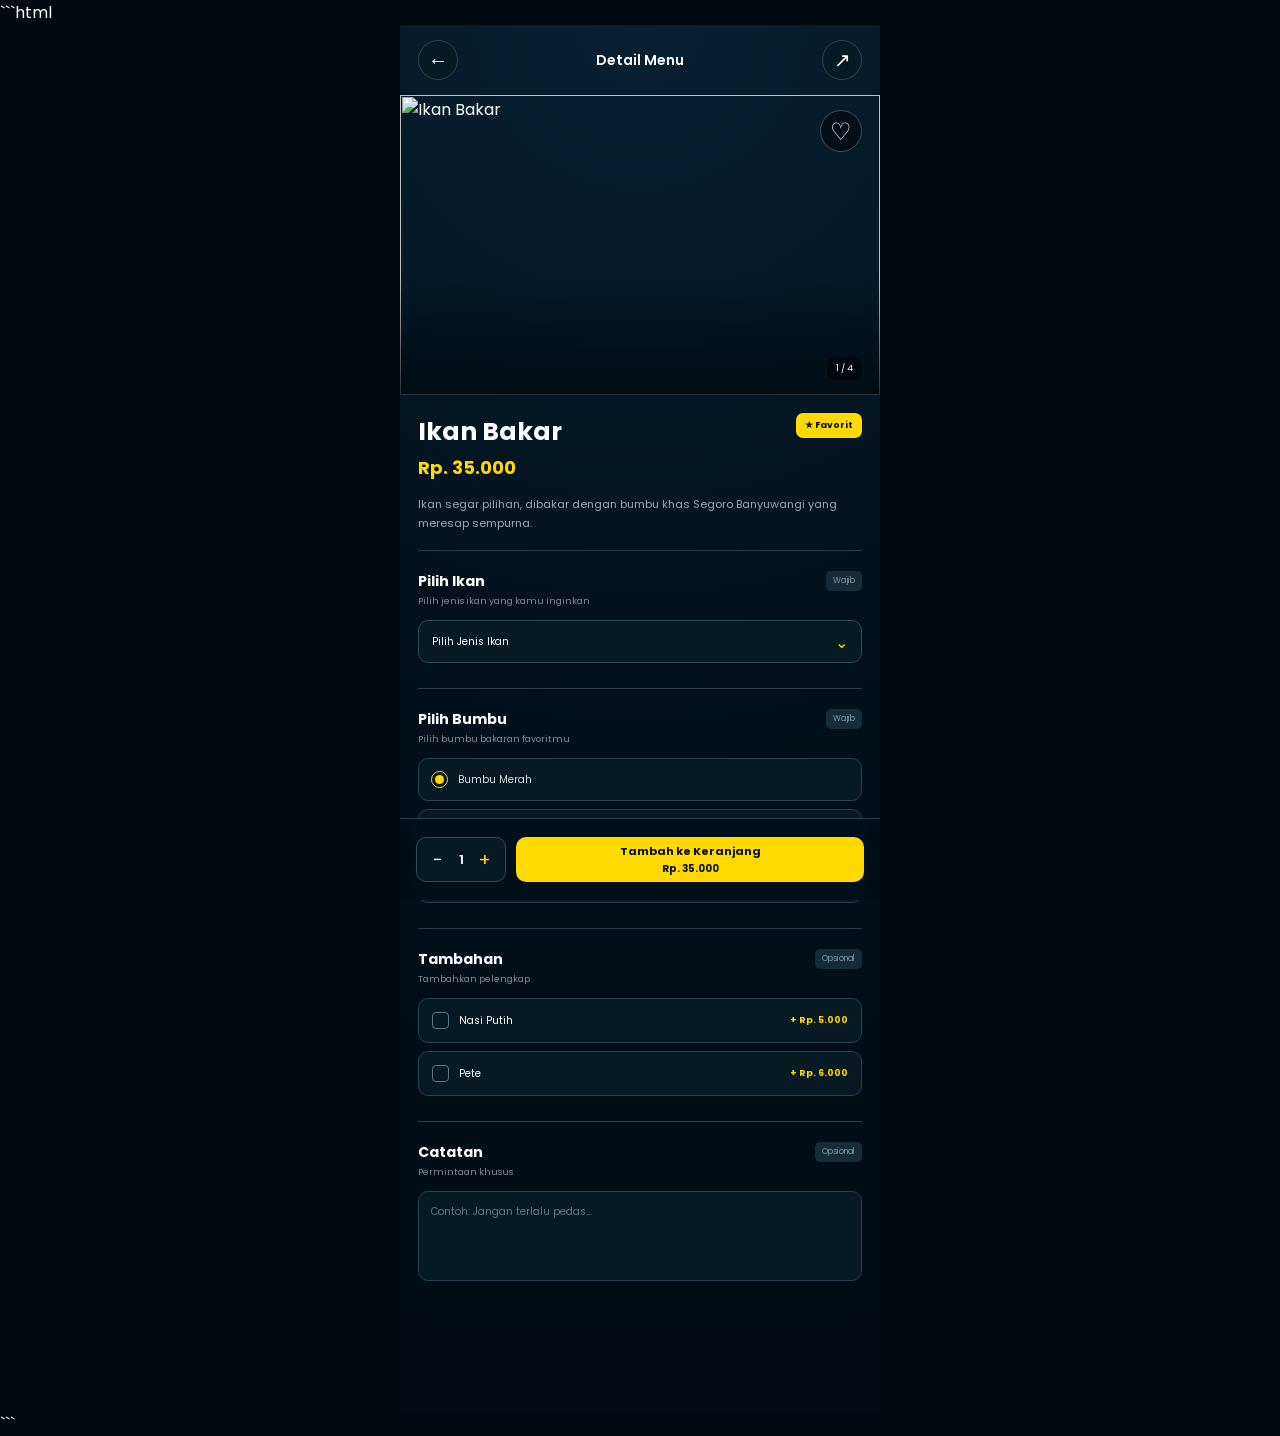
==== detail.html @ 6b54ef8c "first commit" ====
```html
<!DOCTYPE html>
<html lang="id">

<head>
    <meta charset="UTF-8">

    <meta
        name="viewport"
        content="width=device-width, initial-scale=1.0"
    >

    <title>Ikan Bakar - Segoro Banyuwangi</title>

    <link rel="preconnect" href="https://fonts.googleapis.com">
    <link rel="preconnect" href="https://fonts.gstatic.com" crossorigin>

    <link
        href="https://fonts.googleapis.com/css2?family=Poppins:wght@400;500;600;700&display=swap"
        rel="stylesheet"
    >

    <link rel="stylesheet" href="css/detail.css">
</head>

<body>

    <main class="detail-page">

        <!-- ================= HEADER ================= -->

        <header class="detail-header">

            <a href="menu.html" class="back-button">
                ←
            </a>

            <span class="header-title">
                Detail Menu
            </span>

            <button class="share-button">
                ↗
            </button>

        </header>


        <!-- ================= PRODUCT IMAGE ================= -->

        <section class="product-image">

            <img
                src="assets/hero-ikan.jpg"
                alt="Ikan Bakar"
            >

            <button class="favorite-button">
                ♡
            </button>

            <div class="image-counter">
                1 / 4
            </div>

        </section>


        <!-- ================= PRODUCT INFO ================= -->

        <section class="product-info">

            <div class="product-heading">

                <div>
                    <h1>Ikan Bakar</h1>

                    <span class="price">
                        Rp. 35.000
                    </span>
                </div>

                <span class="favorite-label">
                    ★ Favorit
                </span>

            </div>


            <p class="description">
                Ikan segar pilihan, dibakar dengan
                bumbu khas Segoro Banyuwangi yang
                meresap sempurna.
            </p>

        </section>


        <!-- ================= PILIHAN IKAN ================= -->

        <section class="option-section">

            <div class="option-heading">

                <div>
                    <h2>Pilih Ikan</h2>

                    <span>
                        Pilih jenis ikan yang kamu inginkan
                    </span>
                </div>

                <small>
                    Wajib
                </small>

            </div>


            <div class="select-box">

                <select>

                    <option value="">
                        Pilih Jenis Ikan
                    </option>

                    <option>
                        Ikan Kembung
                    </option>

                    <option>
                        Ikan Kakap
                    </option>

                    <option>
                        Ikan Bandeng
                    </option>

                    <option>
                        Ikan Laut Segar
                    </option>

                </select>

                <span>
                   ⌄
                </span>

            </div>

        </section>


        <!-- ================= PILIHAN BUMBU ================= -->

        <section class="option-section">

            <div class="option-heading">

                <div>
                    <h2>Pilih Bumbu</h2>

                    <span>
                        Pilih bumbu bakaran favoritmu
                    </span>
                </div>

                <small>
                    Wajib
                </small>

            </div>


            <div class="radio-list">

                <label class="radio-option">

                    <input
                        type="radio"
                        name="bumbu"
                        checked
                    >

                    <span class="custom-radio"></span>

                    <span>
                        Bumbu Merah
                    </span>

                </label>


                <label class="radio-option">

                    <input
                        type="radio"
                        name="bumbu"
                    >

                    <span class="custom-radio"></span>

                    <span>
                        Bumbu Kuning
                    </span>

                </label>


                <label class="radio-option">

                    <input
                        type="radio"
                        name="bumbu"
                    >

                    <span class="custom-radio"></span>

                    <span>
                        Bumbu Kecap
                    </span>

                </label>

            </div>

        </section>


        <!-- ================= TAMBAHAN ================= -->

        <section class="option-section">

            <div class="option-heading">

                <div>
                    <h2>Tambahan</h2>

                    <span>
                        Tambahkan pelengkap
                    </span>
                </div>

                <small>
                    Opsional
                </small>

            </div>


            <div class="additional-list">

                <label class="additional-option">

                    <div class="option-left">

                        <input type="checkbox">

                        <span>
                            Nasi Putih
                        </span>

                    </div>

                    <strong>
                        + Rp. 5.000
                    </strong>

                </label>


                <label class="additional-option">

                    <div class="option-left">

                        <input type="checkbox">

                        <span>
                            Pete
                        </span>

                    </div>

                    <strong>
                        + Rp. 6.000
                    </strong>

                </label>

            </div>

        </section>


        <!-- ================= CATATAN ================= -->

        <section class="option-section">

            <div class="option-heading">

                <div>
                    <h2>Catatan</h2>

                    <span>
                        Permintaan khusus
                    </span>
                </div>

                <small>
                    Opsional
                </small>

            </div>


            <textarea
                placeholder="Contoh: Jangan terlalu pedas..."
            ></textarea>

        </section>


        <!-- ================= ORDER ================= -->

        <section class="order-section">

            <div class="quantity">

                <button>
                    −
                </button>

                <span>
                    1
                </span>

                <button>
                    +
                </button>

            </div>


            <button class="add-cart">

                <span>
                    Tambah ke Keranjang
                </span>

                <strong>
                    Rp. 35.000
                </strong>

            </button>

        </section>


    </main>

</body>
</html>
```
---- css/detail.css ----
* {
    margin: 0;
    padding: 0;
    box-sizing: border-box;
}

body {
    font-family: "Poppins", sans-serif;

    background: #000810;

    color: white;
}

button,
select,
textarea {
    font-family: inherit;
}

button {
    cursor: pointer;
}

a {
    text-decoration: none;
    color: inherit;
}


/* ========================================
   PAGE
======================================== */

.detail-page {
    width: 100%;
    max-width: 480px;

    min-height: 100vh;

    margin: auto;

    padding-bottom: 105px;

    background:
        radial-gradient(
            circle at top,
            #092031,
            #03111c 45%,
            #020b13
        );

    overflow: hidden;
}


/* ========================================
   HEADER
======================================== */

.detail-header {
    height: 70px;

    display: flex;

    align-items: center;

    justify-content: space-between;

    padding: 0 18px;
}

.back-button,
.share-button {
    width: 40px;
    height: 40px;

    display: flex;

    align-items: center;
    justify-content: center;

    border-radius: 50%;

    background: #071923;

    border: 1px solid #304653;

    color: white;

    font-size: 20px;
}

.header-title {
    font-size: 14px;

    font-weight: 600;
}


/* ========================================
   PRODUCT IMAGE
======================================== */

.product-image {
    position: relative;

    width: 100%;

    height: 300px;

    overflow: hidden;
}

.product-image img {
    width: 100%;
    height: 100%;

    object-fit: cover;
}

.product-image::after {
    content: "";

    position: absolute;

    inset: 0;

    background:
        linear-gradient(
            to bottom,
            transparent 60%,
            rgba(2, 11, 19, 0.8)
        );
}


/* ========================================
   FAVORITE
======================================== */

.favorite-button {
    position: absolute;

    top: 15px;
    right: 18px;

    z-index: 3;

    width: 42px;
    height: 42px;

    border: 1px solid rgba(255,255,255,0.25);

    border-radius: 50%;

    background: rgba(0,0,0,0.45);

    color: white;

    font-size: 24px;

    backdrop-filter: blur(8px);
}

.image-counter {
    position: absolute;

    right: 18px;
    bottom: 15px;

    z-index: 3;

    padding: 5px 9px;

    border-radius: 8px;

    background: rgba(0,0,0,0.55);

    font-size: 9px;
}


/* ========================================
   PRODUCT INFORMATION
======================================== */

.product-info {
    padding: 18px;
}

.product-heading {
    display: flex;

    align-items: flex-start;

    justify-content: space-between;

    gap: 10px;
}

.product-heading h1 {
    font-size: 25px;

    margin-bottom: 3px;
}

.price {
    color: #ffd900;

    font-size: 18px;

    font-weight: 700;
}

.favorite-label {
    padding: 6px 9px;

    border-radius: 7px;

    background: #ffd900;

    color: #071018;

    font-size: 9px;

    font-weight: 700;
}

.description {
    margin-top: 14px;

    color: #9aa9b1;

    font-size: 11px;

    line-height: 1.7;
}


/* ========================================
   OPTION SECTION
======================================== */

.option-section {
    margin: 0 18px 25px;

    padding-top: 20px;

    border-top: 1px solid #263c49;
}

.option-heading {
    display: flex;

    align-items: flex-start;

    justify-content: space-between;

    margin-bottom: 12px;
}

.option-heading h2 {
    font-size: 14px;
}

.option-heading span {
    display: block;

    margin-top: 3px;

    color: #7f909a;

    font-size: 9px;
}

.option-heading small {
    padding: 4px 7px;

    border-radius: 5px;

    background: #162b38;

    color: #8497a1;

    font-size: 8px;
}


/* ========================================
   SELECT
======================================== */

.select-box {
    position: relative;
}

.select-box select {
    width: 100%;

    appearance: none;

    padding: 13px 40px 13px 13px;

    border: 1px solid #304754;

    border-radius: 10px;

    outline: none;

    background: #071923;

    color: white;

    font-size: 10px;
}

.select-box span {
    position: absolute;

    top: 50%;
    right: 14px;

    transform: translateY(-50%);

    color: #ffd900;

    pointer-events: none;
}


/* ========================================
   RADIO
======================================== */

.radio-list {
    display: flex;

    flex-direction: column;

    gap: 8px;
}

.radio-option {
    position: relative;

    display: flex;

    align-items: center;

    gap: 10px;

    padding: 12px;

    border: 1px solid #29404e;

    border-radius: 10px;

    background: #071923;

    color: #d4dce0;

    font-size: 10px;

    cursor: pointer;
}

.radio-option input {
    display: none;
}

.custom-radio {
    width: 17px;
    height: 17px;

    border: 1px solid #667780;

    border-radius: 50%;

    position: relative;
}

.radio-option input:checked + .custom-radio {
    border-color: #ffd900;
}

.radio-option input:checked + .custom-radio::after {
    content: "";

    position: absolute;

    width: 9px;
    height: 9px;

    top: 3px;
    left: 3px;

    border-radius: 50%;

    background: #ffd900;
}


/* ========================================
   ADDITIONAL
======================================== */

.additional-list {
    display: flex;

    flex-direction: column;

    gap: 8px;
}

.additional-option {
    display: flex;

    align-items: center;

    justify-content: space-between;

    padding: 13px;

    border: 1px solid #29404e;

    border-radius: 10px;

    background: #071923;

    font-size: 10px;
}

.option-left {
    display: flex;

    align-items: center;

    gap: 10px;
}

.additional-option input {
    appearance: none;

    width: 17px;
    height: 17px;

    border: 1px solid #62747d;

    border-radius: 4px;
}

.additional-option input:checked {
    background: #ffd900;

    border-color: #ffd900;

    box-shadow:
        inset 0 0 0 4px #071923;
}

.additional-option strong {
    color: #ffd900;

    font-size: 9px;
}


/* ========================================
   TEXTAREA
======================================== */

textarea {
    width: 100%;

    min-height: 90px;

    resize: none;

    padding: 12px;

    outline: none;

    border: 1px solid #29404e;

    border-radius: 10px;

    background: #071923;

    color: white;

    font-size: 10px;
}

textarea::placeholder {
    color: #647680;
}


/* ========================================
   ORDER BAR
======================================== */

.order-section {
    position: fixed;

    left: 50%;
    bottom: 0;

    transform: translateX(-50%);

    width: 100%;
    max-width: 480px;

    min-height: 82px;

    display: flex;

    align-items: center;

    gap: 10px;

    padding: 12px 16px;

    z-index: 50;

    background: rgba(3, 15, 24, 0.97);

    border-top: 1px solid #29404e;

    backdrop-filter: blur(12px);
}


/* ========================================
   QUANTITY
======================================== */

.quantity {
    display: flex;

    align-items: center;

    justify-content: space-between;

    min-width: 90px;

    height: 45px;

    padding: 0 7px;

    border: 1px solid #334b58;

    border-radius: 10px;

    background: #071923;
}

.quantity button {
    width: 27px;
    height: 27px;

    border: none;

    border-radius: 7px;

    background: transparent;

    color: white;

    font-size: 18px;
}

.quantity button:last-child {
    color: #ffd900;
}

.quantity span {
    font-size: 13px;

    font-weight: 600;
}


/* ========================================
   ADD TO CART
======================================== */

.add-cart {
    flex: 1;

    min-height: 45px;

    display: flex;

    flex-direction: column;

    align-items: center;
    justify-content: center;

    border: none;

    border-radius: 10px;

    background: #ffd900;

    color: #071018;

    font-weight: 700;
}

.add-cart span {
    font-size: 11px;
}

.add-cart strong {
    margin-top: 1px;

    font-size: 10px;
}
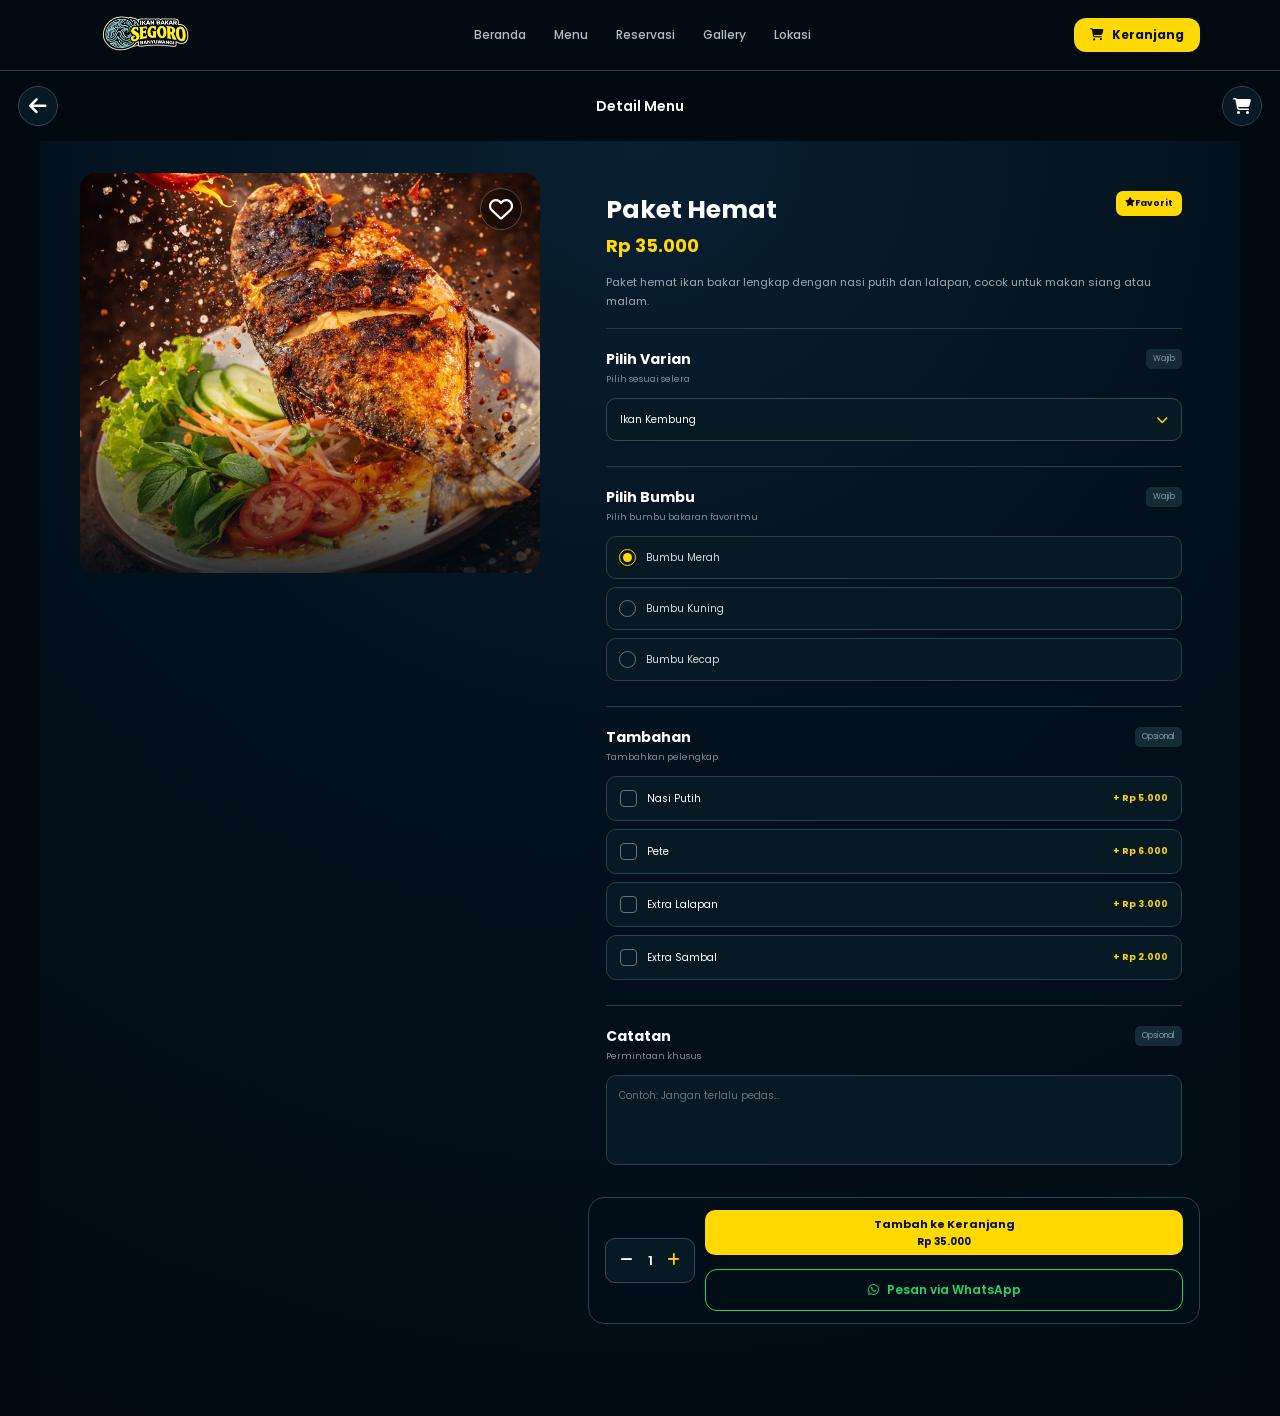
==== commit e1f01d36: "refisi2 perbaikan beranda" ====
--- a/detail.html
+++ b/detail.html
@@ -1,364 +1,178 @@
-```html
 <!DOCTYPE html>
 <html lang="id">
-
 <head>
-    <meta charset="UTF-8">
-
-    <meta
-        name="viewport"
-        content="width=device-width, initial-scale=1.0"
-    >
-
-    <title>Ikan Bakar - Segoro Banyuwangi</title>
-
-    <link rel="preconnect" href="https://fonts.googleapis.com">
-    <link rel="preconnect" href="https://fonts.gstatic.com" crossorigin>
-
-    <link
-        href="https://fonts.googleapis.com/css2?family=Poppins:wght@400;500;600;700&display=swap"
-        rel="stylesheet"
-    >
-
-    <link rel="stylesheet" href="css/detail.css">
+  <meta charset="UTF-8">
+  <meta name="viewport" content="width=device-width, initial-scale=1.0">
+  <title>Detail Menu — Segoro Banyuwangi</title>
+  <link rel="preconnect" href="https://fonts.googleapis.com">
+  <link rel="preconnect" href="https://fonts.gstatic.com" crossorigin>
+  <link href="https://fonts.googleapis.com/css2?family=Poppins:wght@400;500;600;700&display=swap" rel="stylesheet">
+  <link rel="stylesheet" href="https://cdnjs.cloudflare.com/ajax/libs/font-awesome/6.6.0/css/all.min.css">
+  <link rel="stylesheet" href="css/detail.css">
+  <link rel="stylesheet" href="css/global.css">
 </head>
-
 <body>
 
-    <main class="detail-page">
+  <!-- ═══ NAV OVERLAY & DRAWER ═══ -->
+  <div id="nav-overlay" aria-hidden="true"></div>
+  <nav id="nav-drawer" aria-label="Navigasi utama">
+    <div class="nav-drawer-header">
+      <img src="assets/logosegro.png" alt="Segoro Banyuwangi" class="nav-drawer-logo">
+      <button id="nav-close" class="nav-drawer-close" aria-label="Tutup menu">
+        <i class="fa-solid fa-xmark"></i>
+      </button>
+    </div>
+    <div class="nav-drawer-links">
+      <a href="index.html" data-nav-link><i class="fa-solid fa-house"></i> Beranda</a>
+      <a href="favorit.html" data-nav-link><i class="fa-solid fa-utensils"></i> Menu</a>
+      <a href="reservation.html" data-nav-link><i class="fa-solid fa-calendar-days"></i> Reservasi</a>
+      <a href="gallery.html" data-nav-link><i class="fa-solid fa-images"></i> Gallery</a>
+      <a href="location.html" data-nav-link><i class="fa-solid fa-map-pin"></i> Lokasi</a>
+    </div>
+    <a href="cart.html" class="nav-drawer-cart" aria-label="Keranjang">
+      <i class="fa-solid fa-cart-shopping"></i>
+      Keranjang
+      <span class="cart-badge" style="display:none;">0</span>
+    </a>
+  </nav>
 
-        <!-- ================= HEADER ================= -->
+  <!-- ═══ DESKTOP HEADER ═══ -->
+  <header class="desktop-header" style="display:none;">
+    <div class="desktop-header-inner">
+      <div class="desktop-logo">
+        <a href="index.html"><img src="assets/logosegro.png" alt="Segoro Banyuwangi"></a>
+      </div>
+      <nav class="desktop-nav" aria-label="Navigasi desktop">
+        <a href="index.html" data-nav-link>Beranda</a>
+        <a href="favorit.html" data-nav-link>Menu</a>
+        <a href="reservation.html" data-nav-link>Reservasi</a>
+        <a href="gallery.html" data-nav-link>Gallery</a>
+        <a href="location.html" data-nav-link>Lokasi</a>
+      </nav>
+      <div class="desktop-nav-actions">
+        <a href="cart.html" class="desktop-cart-btn cart-badge-wrapper" aria-label="Keranjang">
+          <i class="fa-solid fa-cart-shopping"></i>
+          Keranjang
+          <span class="cart-badge" style="display:none;">0</span>
+        </a>
+      </div>
+    </div>
+  </header>
 
-        <header class="detail-header">
+  <!-- ═══ MOBILE HEADER ═══ -->
+  <header class="detail-header">
+    <a href="favorit.html" class="back-button" aria-label="Kembali ke menu">
+      <i class="fa-solid fa-arrow-left"></i>
+    </a>
+    <span class="header-title">Detail Menu</span>
+    <div style="display:flex;align-items:center;gap:8px;">
+      <!-- Cart button (mengganti Share) -->
+      <a href="cart.html" class="detail-cart-btn cart-badge-wrapper" aria-label="Keranjang">
+        <i class="fa-solid fa-cart-shopping"></i>
+        <span class="cart-badge" style="display:none;">0</span>
+      </a>
+      <button class="hamburger-btn" aria-label="Buka menu">
+        <i class="fa-solid fa-bars"></i>
+      </button>
+    </div>
+  </header>
 
-            <a href="menu.html" class="back-button">
-                ←
-            </a>
+  <main class="detail-page">
+    <div class="detail-layout">
 
-            <span class="header-title">
-                Detail Menu
+      <!-- ═══ LEFT: IMAGE ═══ -->
+      <div class="detail-col-left">
+        <section class="product-image">
+          <img src="assets/heroikan.jpe" alt="Produk">
+          <button class="favorite-button" aria-label="Tambah ke favorit">
+            <i class="fa-regular fa-heart"></i>
+          </button>
+        </section>
+      </div>
+
+      <!-- ═══ RIGHT: INFO & ORDER ═══ -->
+      <div class="detail-col-right">
+
+        <!-- Product info -->
+        <section class="product-info">
+          <div class="product-heading">
+            <div>
+              <h1>Memuat...</h1>
+              <span class="price">Rp 0</span>
+            </div>
+            <span class="favorite-label" style="display:none;">
+              <i class="fa-solid fa-star"></i> Favorit
             </span>
-
-            <button class="share-button">
-                ↗
-            </button>
-
-        </header>
-
-
-        <!-- ================= PRODUCT IMAGE ================= -->
-
-        <section class="product-image">
-
-            <img
-                src="assets/hero-ikan.jpg"
-                alt="Ikan Bakar"
-            >
-
-            <button class="favorite-button">
-                ♡
-            </button>
-
-            <div class="image-counter">
-                1 / 4
-            </div>
-
+          </div>
+          <p class="description">Memuat deskripsi produk...</p>
         </section>
 
-
-        <!-- ================= PRODUCT INFO ================= -->
-
-        <section class="product-info">
-
-            <div class="product-heading">
-
-                <div>
-                    <h1>Ikan Bakar</h1>
-
-                    <span class="price">
-                        Rp. 35.000
-                    </span>
-                </div>
-
-                <span class="favorite-label">
-                    ★ Favorit
-                </span>
-
-            </div>
-
-
-            <p class="description">
-                Ikan segar pilihan, dibakar dengan
-                bumbu khas Segoro Banyuwangi yang
-                meresap sempurna.
-            </p>
-
+        <!-- Variant -->
+        <section class="option-section" id="variant-section">
+          <div class="option-heading">
+            <div><h2>Pilih Varian</h2><span>Pilih sesuai selera</span></div>
+            <small>Wajib</small>
+          </div>
+          <div class="select-box">
+            <select aria-label="Pilih varian produk">
+              <option value="">Pilih varian...</option>
+            </select>
+            <i class="fa-solid fa-chevron-down select-chevron" aria-hidden="true"></i>
+          </div>
         </section>
 
-
-        <!-- ================= PILIHAN IKAN ================= -->
-
-        <section class="option-section">
-
-            <div class="option-heading">
-
-                <div>
-                    <h2>Pilih Ikan</h2>
-
-                    <span>
-                        Pilih jenis ikan yang kamu inginkan
-                    </span>
-                </div>
-
-                <small>
-                    Wajib
-                </small>
-
-            </div>
-
-
-            <div class="select-box">
-
-                <select>
-
-                    <option value="">
-                        Pilih Jenis Ikan
-                    </option>
-
-                    <option>
-                        Ikan Kembung
-                    </option>
-
-                    <option>
-                        Ikan Kakap
-                    </option>
-
-                    <option>
-                        Ikan Bandeng
-                    </option>
-
-                    <option>
-                        Ikan Laut Segar
-                    </option>
-
-                </select>
-
-                <span>
-                   ⌄
-                </span>
-
-            </div>
-
+        <!-- Bumbu -->
+        <section class="option-section" id="bumbu-section">
+          <div class="option-heading">
+            <div><h2>Pilih Bumbu</h2><span>Pilih bumbu bakaran favoritmu</span></div>
+            <small>Wajib</small>
+          </div>
+          <div class="radio-list"></div>
         </section>
 
-
-        <!-- ================= PILIHAN BUMBU ================= -->
-
-        <section class="option-section">
-
-            <div class="option-heading">
-
-                <div>
-                    <h2>Pilih Bumbu</h2>
-
-                    <span>
-                        Pilih bumbu bakaran favoritmu
-                    </span>
-                </div>
-
-                <small>
-                    Wajib
-                </small>
-
-            </div>
-
-
-            <div class="radio-list">
-
-                <label class="radio-option">
-
-                    <input
-                        type="radio"
-                        name="bumbu"
-                        checked
-                    >
-
-                    <span class="custom-radio"></span>
-
-                    <span>
-                        Bumbu Merah
-                    </span>
-
-                </label>
-
-
-                <label class="radio-option">
-
-                    <input
-                        type="radio"
-                        name="bumbu"
-                    >
-
-                    <span class="custom-radio"></span>
-
-                    <span>
-                        Bumbu Kuning
-                    </span>
-
-                </label>
-
-
-                <label class="radio-option">
-
-                    <input
-                        type="radio"
-                        name="bumbu"
-                    >
-
-                    <span class="custom-radio"></span>
-
-                    <span>
-                        Bumbu Kecap
-                    </span>
-
-                </label>
-
-            </div>
-
+        <!-- Tambahan -->
+        <section class="option-section" id="additions-section">
+          <div class="option-heading">
+            <div><h2>Tambahan</h2><span>Tambahkan pelengkap</span></div>
+            <small>Opsional</small>
+          </div>
+          <div class="additional-list"></div>
         </section>
 
-
-        <!-- ================= TAMBAHAN ================= -->
-
+        <!-- Catatan -->
         <section class="option-section">
-
-            <div class="option-heading">
-
-                <div>
-                    <h2>Tambahan</h2>
-
-                    <span>
-                        Tambahkan pelengkap
-                    </span>
-                </div>
-
-                <small>
-                    Opsional
-                </small>
-
-            </div>
-
-
-            <div class="additional-list">
-
-                <label class="additional-option">
-
-                    <div class="option-left">
-
-                        <input type="checkbox">
-
-                        <span>
-                            Nasi Putih
-                        </span>
-
-                    </div>
-
-                    <strong>
-                        + Rp. 5.000
-                    </strong>
-
-                </label>
-
-
-                <label class="additional-option">
-
-                    <div class="option-left">
-
-                        <input type="checkbox">
-
-                        <span>
-                            Pete
-                        </span>
-
-                    </div>
-
-                    <strong>
-                        + Rp. 6.000
-                    </strong>
-
-                </label>
-
-            </div>
-
+          <div class="option-heading">
+            <div><h2>Catatan</h2><span>Permintaan khusus</span></div>
+            <small>Opsional</small>
+          </div>
+          <textarea placeholder="Contoh: Jangan terlalu pedas..." aria-label="Catatan pesanan"></textarea>
         </section>
 
-
-        <!-- ================= CATATAN ================= -->
-
-        <section class="option-section">
-
-            <div class="option-heading">
-
-                <div>
-                    <h2>Catatan</h2>
-
-                    <span>
-                        Permintaan khusus
-                    </span>
-                </div>
-
-                <small>
-                    Opsional
-                </small>
-
-            </div>
-
-
-            <textarea
-                placeholder="Contoh: Jangan terlalu pedas..."
-            ></textarea>
-
+        <!-- Order bar — tambah ke cart + WA -->
+        <section class="order-section">
+          <div class="quantity" role="group" aria-label="Jumlah pesanan">
+            <button aria-label="Kurangi jumlah"><i class="fa-solid fa-minus"></i></button>
+            <span>1</span>
+            <button aria-label="Tambah jumlah"><i class="fa-solid fa-plus"></i></button>
+          </div>
+          <div style="display:flex;flex-direction:column;flex:1;gap:6px;">
+            <button class="add-cart" aria-label="Tambah ke keranjang">
+              <span>Tambah ke Keranjang</span>
+              <strong>Rp 0</strong>
+            </button>
+            <button class="btn-whatsapp-slim" id="detail-wa-btn" aria-label="Pesan via WhatsApp">
+              <i class="fa-brands fa-whatsapp"></i> Pesan via WhatsApp
+            </button>
+          </div>
         </section>
 
+      </div><!-- /.detail-col-right -->
+    </div><!-- /.detail-layout -->
+  </main>
 
-        <!-- ================= ORDER ================= -->
-
-        <section class="order-section">
-
-            <div class="quantity">
-
-                <button>
-                    −
-                </button>
-
-                <span>
-                    1
-                </span>
-
-                <button>
-                    +
-                </button>
-
-            </div>
-
-
-            <button class="add-cart">
-
-                <span>
-                    Tambah ke Keranjang
-                </span>
-
-                <strong>
-                    Rp. 35.000
-                </strong>
-
-            </button>
-
-        </section>
-
-
-    </main>
-
+  <script src="js/data.js"></script>
+  <script src="js/cart.js"></script>
+  <script src="js/app.js"></script>
+  <script src="js/detail.js"></script>
 </body>
 </html>
-```
--- a/css/detail.css
+++ b/css/detail.css
@@ -316,7 +316,7 @@
     font-size: 10px;
 }
 
-.select-box span {
+.select-chevron {
     position: absolute;
 
     top: 50%;
@@ -327,6 +327,8 @@
     color: #ffd900;
 
     pointer-events: none;
+
+    font-size: 12px;
 }
 
 
@@ -569,7 +571,7 @@
 
     color: white;
 
-    font-size: 18px;
+    font-size: 14px;
 }
 
 .quantity button:last-child {
--- a/css/global.css
+++ b/css/global.css
@@ -0,0 +1,1061 @@
+/**
+ * global.css — Extends existing CSS (beramda/menu/detail.css)
+ * Jangan hapus CSS lama — file ini hanya menambah & memperbaiki
+ * Segoro Banyuwangi
+ */
+
+/* ══════════════════════════════════════════
+   CSS VARIABLES
+══════════════════════════════════════════ */
+:root {
+  --color-bg:        #020b13;
+  --color-bg-2:      #071923;
+  --color-bg-3:      #071a26;
+  --color-surface:   #061521;
+  --color-border:    #29404e;
+  --color-border-2:  #263e4b;
+  --color-accent:    #ffd900;
+  --color-text:      #ffffff;
+  --color-muted:     #8c9aa3;
+  --color-dark-text: #071018;
+  --radius-sm:       8px;
+  --radius-md:       12px;
+  --radius-lg:       16px;
+  --transition:      0.2s ease;
+  --max-desktop:     1200px;
+}
+
+/* ══════════════════════════════════════════
+   PREVENT HORIZONTAL OVERFLOW GLOBAL
+══════════════════════════════════════════ */
+html, body {
+  overflow-x: hidden;
+  max-width: 100%;
+}
+
+/* ══════════════════════════════════════════
+   TOAST
+══════════════════════════════════════════ */
+.toast {
+  position: fixed;
+  bottom: 24px;
+  left: 50%;
+  transform: translateX(-50%) translateY(16px);
+  z-index: 9999;
+  display: flex;
+  align-items: center;
+  gap: 10px;
+  padding: 11px 18px;
+  border-radius: var(--radius-md);
+  background: #0f2d3f;
+  border: 1px solid var(--color-border);
+  color: var(--color-text);
+  font-size: 12px;
+  font-family: "Poppins", sans-serif;
+  white-space: nowrap;
+  max-width: calc(100vw - 40px);
+  box-shadow: 0 8px 24px rgba(0,0,0,0.45);
+  opacity: 0;
+  pointer-events: none;
+  transition: opacity 0.3s, transform 0.3s;
+}
+.toast--show {
+  opacity: 1;
+  transform: translateX(-50%) translateY(0);
+}
+.toast--success i { color: var(--color-accent); }
+.toast--error   i { color: #ff5b5b; }
+
+/* ══════════════════════════════════════════
+   CART BADGE
+══════════════════════════════════════════ */
+.cart-badge-wrapper {
+  position: relative;
+  display: inline-flex;
+}
+.cart-badge {
+  position: absolute;
+  top: -7px;
+  right: -7px;
+  min-width: 18px;
+  height: 18px;
+  padding: 0 4px;
+  border-radius: 20px;
+  background: #e53535;
+  color: #fff;
+  font-size: 9px;
+  font-weight: 700;
+  display: flex;
+  align-items: center;
+  justify-content: center;
+  font-family: "Poppins", sans-serif;
+  line-height: 1;
+  pointer-events: none;
+}
+
+/* ══════════════════════════════════════════
+   HAMBURGER NAV DRAWER
+══════════════════════════════════════════ */
+
+/* Overlay */
+#nav-overlay {
+  position: fixed;
+  inset: 0;
+  background: rgba(0,0,0,0.6);
+  z-index: 199;
+  opacity: 0;
+  pointer-events: none;
+  transition: opacity 0.3s;
+  backdrop-filter: blur(2px);
+}
+#nav-overlay.open {
+  opacity: 1;
+  pointer-events: auto;
+}
+
+/* Drawer */
+#nav-drawer {
+  position: fixed;
+  top: 0;
+  right: 0;
+  width: min(280px, 85vw);
+  height: 100%;
+  z-index: 200;
+  background: #061521;
+  border-left: 1px solid var(--color-border);
+  display: flex;
+  flex-direction: column;
+  padding: 0;
+  transform: translateX(100%);
+  transition: transform 0.32s cubic-bezier(0.4,0,0.2,1);
+  overflow-y: auto;
+}
+#nav-drawer.open {
+  transform: translateX(0);
+}
+
+.nav-drawer-header {
+  display: flex;
+  align-items: center;
+  justify-content: space-between;
+  padding: 18px 20px;
+  border-bottom: 1px solid var(--color-border);
+}
+.nav-drawer-logo {
+  width: 110px;
+}
+.nav-drawer-close {
+  width: 36px;
+  height: 36px;
+  border: none;
+  border-radius: 50%;
+  background: rgba(255,255,255,0.08);
+  color: white;
+  font-size: 14px;
+  cursor: pointer;
+  display: flex;
+  align-items: center;
+  justify-content: center;
+  transition: background 0.2s;
+}
+.nav-drawer-close:hover {
+  background: rgba(255,255,255,0.15);
+}
+
+.nav-drawer-links {
+  padding: 12px 0;
+  flex: 1;
+}
+.nav-drawer-links a {
+  display: flex;
+  align-items: center;
+  gap: 14px;
+  padding: 13px 22px;
+  color: #c5d0d6;
+  font-size: 13px;
+  font-weight: 500;
+  text-decoration: none;
+  transition: background 0.2s, color 0.2s;
+  border-radius: 0;
+}
+.nav-drawer-links a:hover,
+.nav-drawer-links a.active {
+  background: rgba(255,217,0,0.07);
+  color: var(--color-accent);
+}
+.nav-drawer-links a i {
+  width: 18px;
+  font-size: 15px;
+  color: var(--color-muted);
+  flex-shrink: 0;
+}
+.nav-drawer-links a:hover i,
+.nav-drawer-links a.active i {
+  color: var(--color-accent);
+}
+
+/* Cart link in drawer */
+.nav-drawer-cart {
+  position: relative;
+  display: flex;
+  align-items: center;
+  gap: 14px;
+  margin: 12px 16px;
+  padding: 12px 18px;
+  background: rgba(255,217,0,0.08);
+  border: 1px solid rgba(255,217,0,0.2);
+  border-radius: var(--radius-md);
+  color: var(--color-accent);
+  font-size: 13px;
+  font-weight: 700;
+  text-decoration: none;
+  transition: background 0.2s;
+}
+.nav-drawer-cart:hover {
+  background: rgba(255,217,0,0.15);
+}
+.nav-drawer-cart i {
+  font-size: 16px;
+}
+.nav-drawer-cart .cart-badge {
+  position: static;
+  margin-left: auto;
+  background: #e53535;
+}
+
+/* ══════════════════════════════════════════
+   SITE HEADER (shared mobile header)
+   Replaces per-page headers for consistency
+══════════════════════════════════════════ */
+.site-header {
+  position: sticky;
+  top: 0;
+  z-index: 100;
+  width: 100%;
+  height: 62px;
+  display: flex;
+  align-items: center;
+  justify-content: space-between;
+  padding: 0 16px;
+  background: rgba(3,11,19,0.96);
+  border-bottom: 1px solid var(--color-border);
+  backdrop-filter: blur(10px);
+}
+.site-header-logo img {
+  width: 110px;
+  display: block;
+  height: auto;
+  padding-top: 10px
+}
+.site-header-right {
+  display: flex;
+  align-items: center;
+  gap: 8px;
+}
+.site-header-back {
+  width: 38px;
+  height: 38px;
+  display: flex;
+  align-items: center;
+  justify-content: center;
+  border-radius: 50%;
+  background: var(--color-bg-2);
+  border: 1px solid var(--color-border);
+  color: white;
+  font-size: 14px;
+  text-decoration: none;
+  transition: border-color 0.2s;
+}
+.site-header-back:hover {
+  border-color: var(--color-accent);
+}
+.hamburger-btn {
+  width: 38px;
+  height: 38px;
+  border: none;
+  border-radius: 50%;
+  background: rgba(0,0,0,0.4);
+  color: white;
+  font-size: 15px;
+  cursor: pointer;
+  display: flex;
+  align-items: center;
+  justify-content: center;
+  backdrop-filter: blur(8px);
+  transition: background 0.2s;
+}
+.hamburger-btn:hover {
+  background: rgba(0,0,0,0.6);
+}
+.header-cart-btn {
+  position: relative;
+  width: 38px;
+  height: 38px;
+  display: flex;
+  align-items: center;
+  justify-content: center;
+  border-radius: 50%;
+  background: rgba(0,0,0,0.4);
+  color: white;
+  font-size: 15px;
+  text-decoration: none;
+  backdrop-filter: blur(8px);
+  transition: background 0.2s;
+}
+.header-cart-btn:hover {
+  background: rgba(255,217,0,0.15);
+}
+
+/* ══════════════════════════════════════════
+   HIDE OLD BOTTOM NAV ON ALL BREAKPOINTS
+   (mobile sekarang pakai hamburger)
+══════════════════════════════════════════ */
+.bottom-nav {
+  display: none !important;
+}
+
+/* ══════════════════════════════════════════
+   REMOVE max-width 480px CONSTRAINT
+   saat layar lebih besar dari mobile
+══════════════════════════════════════════ */
+.mobile-container,
+.menu-page,
+.detail-page {
+  max-width: 100%;
+  overflow-x: hidden;
+}
+
+/* ══════════════════════════════════════════
+   CATEGORY FILTER — horizontal scroll fix
+══════════════════════════════════════════ */
+.category-filter {
+  display: flex !important;
+  flex-direction: row !important;
+  flex-wrap: nowrap !important;
+  overflow-x: auto !important;
+  overflow-y: visible !important;
+  gap: 8px !important;
+  padding: 4px 0 10px !important;
+  margin-bottom: 20px !important;
+  -webkit-overflow-scrolling: touch;
+  scrollbar-width: none !important;
+  /* Prevent page from scrolling horizontally */
+  max-width: 100%;
+}
+.category-filter::-webkit-scrollbar {
+  display: none !important;
+}
+.category-filter .category {
+  flex: 0 0 auto !important;
+  white-space: nowrap;
+}
+
+/* ══════════════════════════════════════════
+   MENU CARD — compact horizontal layout
+══════════════════════════════════════════ */
+.menu-card {
+  min-height: auto !important;
+  padding: 8px !important;
+  align-items: center;
+}
+.menu-card img {
+  width: 80px !important;
+  height: 80px !important;
+  border-radius: 8px !important;
+  flex-shrink: 0;
+  object-fit: cover;
+}
+/* Link wrapper inside card */
+.menu-card-link {
+  display: flex;
+  align-items: center;
+  gap: 10px;
+  flex: 1;
+  min-width: 0;
+  text-decoration: none;
+  color: inherit;
+}
+.menu-info {
+  padding: 0 8px 0 0 !important;
+  flex: 1;
+  min-width: 0;
+}
+.menu-info h3 {
+  font-size: 12px !important;
+  line-height: 1.3;
+  margin-bottom: 3px !important;
+  overflow: hidden;
+  display: -webkit-box;
+  -webkit-line-clamp: 2;
+  -webkit-box-orient: vertical;
+}
+.menu-info strong {
+  font-size: 12px !important;
+  margin-bottom: 2px !important;
+}
+.menu-info p {
+  font-size: 9px !important;
+  color: #8a9ba5;
+  overflow: hidden;
+  display: -webkit-box;
+  -webkit-line-clamp: 1;
+  -webkit-box-orient: vertical;
+  margin: 0 !important;
+}
+.add-menu {
+  position: static !important;
+  flex-shrink: 0;
+  width: 30px !important;
+  height: 30px !important;
+  border-radius: 50% !important;
+  display: flex;
+  align-items: center;
+  justify-content: center;
+  margin-left: auto;
+}
+
+/* ══════════════════════════════════════════
+   DETAIL PAGE — cart button replaces share
+══════════════════════════════════════════ */
+.detail-cart-btn {
+  position: relative;
+  width: 40px;
+  height: 40px;
+  display: flex;
+  align-items: center;
+  justify-content: center;
+  border-radius: 50%;
+  background: var(--color-bg-2);
+  border: 1px solid var(--color-border);
+  color: white;
+  font-size: 16px;
+  text-decoration: none;
+  transition: border-color 0.2s;
+}
+.detail-cart-btn:hover {
+  border-color: var(--color-accent);
+  color: var(--color-accent);
+}
+
+/* ══════════════════════════════════════════
+   WHATSAPP BUTTON
+══════════════════════════════════════════ */
+.btn-whatsapp {
+  display: flex;
+  align-items: center;
+  justify-content: center;
+  gap: 8px;
+  width: 100%;
+  padding: 13px;
+  border-radius: var(--radius-md);
+  background: #25d366;
+  color: #fff;
+  font-size: 13px;
+  font-weight: 700;
+  border: none;
+  cursor: pointer;
+  font-family: "Poppins", sans-serif;
+  text-decoration: none;
+  transition: background 0.2s, transform 0.2s;
+}
+.btn-whatsapp:hover {
+  background: #1ebe5a;
+  transform: translateY(-1px);
+}
+.btn-whatsapp i {
+  font-size: 16px;
+}
+
+/* Slim WA variant for detail page */
+.btn-whatsapp-slim {
+  display: flex;
+  align-items: center;
+  justify-content: center;
+  gap: 8px;
+  width: 100%;
+  padding: 11px;
+  border-radius: var(--radius-md);
+  background: transparent;
+  border: 1px solid #25d366;
+  color: #25d366;
+  font-size: 12px;
+  font-weight: 600;
+  cursor: pointer;
+  font-family: "Poppins", sans-serif;
+  margin-top: 8px;
+  transition: background 0.2s;
+}
+.btn-whatsapp-slim:hover {
+  background: rgba(37,211,102,0.08);
+}
+
+/* ══════════════════════════════════════════
+   PAGE WRAPPER (non-index pages)
+══════════════════════════════════════════ */
+.page-wrapper {
+  width: 100%;
+  max-width: 100%;
+  min-height: 100vh;
+  background: radial-gradient(circle at top, #092031 0%, #03111c 45%, #020b13 100%);
+  padding-bottom: 40px;
+}
+
+/* ══════════════════════════════════════════
+   FORM STYLES
+══════════════════════════════════════════ */
+.form-group {
+  margin-bottom: 16px;
+}
+.form-group label {
+  display: block;
+  font-size: 11px;
+  font-weight: 600;
+  margin-bottom: 6px;
+  color: #c5d0d6;
+}
+.form-group input,
+.form-group select,
+.form-group textarea {
+  width: 100%;
+  padding: 12px 14px;
+  border: 1px solid var(--color-border);
+  border-radius: var(--radius-sm);
+  background: var(--color-bg-2);
+  color: var(--color-text);
+  font-size: 11px;
+  font-family: "Poppins", sans-serif;
+  outline: none;
+  transition: border-color var(--transition);
+}
+.form-group input:focus,
+.form-group select:focus,
+.form-group textarea:focus {
+  border-color: var(--color-accent);
+}
+.form-group input::placeholder,
+.form-group textarea::placeholder {
+  color: #647680;
+}
+
+/* ══════════════════════════════════════════
+   EMPTY STATE
+══════════════════════════════════════════ */
+.empty-state {
+  display: flex;
+  flex-direction: column;
+  align-items: center;
+  justify-content: center;
+  padding: 60px 24px;
+  text-align: center;
+  gap: 12px;
+  color: var(--color-muted);
+}
+.empty-state i {
+  font-size: 48px;
+  color: var(--color-border);
+  margin-bottom: 8px;
+}
+.empty-state h3 {
+  font-size: 16px;
+  color: var(--color-text);
+}
+.empty-state p { font-size: 11px; }
+
+/* ══════════════════════════════════════════
+   MENU EMPTY STATE
+══════════════════════════════════════════ */
+.menu-empty {
+  text-align: center;
+  padding: 60px 24px;
+  color: var(--color-muted);
+}
+.menu-empty i {
+  font-size: 40px;
+  margin-bottom: 12px;
+  display: block;
+  color: var(--color-border);
+}
+.menu-empty p { font-size: 14px; color: var(--color-text); margin-bottom: 4px; }
+.menu-empty small { font-size: 11px; }
+
+/* ══════════════════════════════════════════
+   SEARCH BOX
+══════════════════════════════════════════ */
+.search-box {
+  position: relative;
+  margin-bottom: 14px;
+}
+.search-box input {
+  width: 100%;
+  padding: 11px 40px 11px 14px;
+  border: 1px solid var(--color-border);
+  border-radius: var(--radius-md);
+  background: var(--color-bg-2);
+  color: var(--color-text);
+  font-size: 11px;
+  font-family: "Poppins", sans-serif;
+  outline: none;
+  transition: border-color var(--transition);
+  -webkit-appearance: none;
+}
+.search-box input:focus { border-color: var(--color-accent); }
+.search-box i {
+  position: absolute;
+  right: 13px;
+  top: 50%;
+  transform: translateY(-50%);
+  color: var(--color-muted);
+  font-size: 13px;
+  pointer-events: none;
+}
+
+/* ══════════════════════════════════════════
+   CART ITEMS (cart.html)
+══════════════════════════════════════════ */
+.cart-item {
+  display: flex;
+  align-items: flex-start;
+  gap: 10px;
+  padding: 12px;
+  background: var(--color-bg-3);
+  border: 1px solid var(--color-border-2);
+  border-radius: 14px;
+  margin-bottom: 10px;
+}
+.cart-item img {
+  width: 72px;
+  height: 72px;
+  object-fit: cover;
+  border-radius: 9px;
+  flex-shrink: 0;
+}
+.cart-item-info {
+  flex: 1;
+  min-width: 0;
+}
+.cart-item-info h3 {
+  font-size: 12px;
+  margin-bottom: 3px;
+  line-height: 1.3;
+}
+.cart-item-variant,
+.cart-item-addition {
+  display: block;
+  font-size: 9px;
+  color: var(--color-muted);
+  margin-bottom: 2px;
+}
+.cart-item-price {
+  display: block;
+  color: var(--color-accent);
+  font-size: 11px;
+  margin-top: 4px;
+  font-weight: 600;
+}
+.cart-item-actions {
+  display: flex;
+  flex-direction: column;
+  align-items: flex-end;
+  gap: 8px;
+  flex-shrink: 0;
+}
+.cart-item-delete {
+  width: 28px;
+  height: 28px;
+  border: none;
+  border-radius: 50%;
+  background: rgba(255,59,59,0.12);
+  color: #ff5b5b;
+  font-size: 11px;
+  cursor: pointer;
+  display: flex;
+  align-items: center;
+  justify-content: center;
+  transition: background 0.2s;
+}
+.cart-item-delete:hover { background: rgba(255,59,59,0.25); }
+.cart-item-subtotal {
+  font-size: 11px;
+  font-weight: 700;
+  color: var(--color-accent);
+  text-align: right;
+  margin-top: auto;
+  align-self: flex-end;
+}
+
+/* ══════════════════════════════════════════
+   ORDER SUMMARY BOX
+══════════════════════════════════════════ */
+.order-summary-box {
+  padding: 16px;
+  background: var(--color-bg-2);
+  border: 1px solid var(--color-border);
+  border-radius: var(--radius-lg);
+  margin-bottom: 14px;
+}
+.order-summary-row {
+  display: flex;
+  justify-content: space-between;
+  align-items: center;
+  font-size: 11px;
+  color: #c0ccd2;
+  margin-bottom: 8px;
+}
+.order-summary-row:last-child {
+  margin-bottom: 0;
+  padding-top: 10px;
+  border-top: 1px solid var(--color-border);
+  font-size: 13px;
+  font-weight: 700;
+  color: var(--color-text);
+}
+.order-summary-row span:last-child { color: var(--color-accent); }
+
+/* ══════════════════════════════════════════
+   CONFIRMATION CARD
+══════════════════════════════════════════ */
+.confirm-card {
+  margin: 20px 18px;
+  padding: 24px 20px;
+  background: var(--color-bg-2);
+  border: 1px solid var(--color-border);
+  border-radius: var(--radius-lg);
+  text-align: center;
+}
+.confirm-icon {
+  width: 64px; height: 64px;
+  background: rgba(255,217,0,0.1);
+  border-radius: 50%;
+  display: flex;
+  align-items: center; justify-content: center;
+  margin: 0 auto 16px;
+  font-size: 28px;
+  color: var(--color-accent);
+}
+.confirm-number {
+  font-size: 20px; font-weight: 700;
+  color: var(--color-accent);
+  margin-bottom: 4px; letter-spacing: 1px;
+}
+.confirm-subtitle {
+  font-size: 11px; color: var(--color-muted); margin-bottom: 20px;
+}
+.confirm-detail-row {
+  display: flex; justify-content: space-between;
+  font-size: 10px; padding: 5px 0; color: #c0ccd2;
+  border-bottom: 1px solid var(--color-border);
+}
+.confirm-detail-row:last-child { border-bottom: none; }
+.confirm-detail-row strong { color: var(--color-text); }
+.confirm-item {
+  display: flex; justify-content: space-between;
+  font-size: 10px; padding: 4px 0; color: #c0ccd2;
+  border-bottom: 1px solid var(--color-border);
+}
+.confirm-item:last-child { border-bottom: none; }
+.checkout-item {
+  display: flex; align-items: center;
+  justify-content: space-between;
+  font-size: 10px; padding: 6px 0;
+  border-bottom: 1px solid var(--color-border);
+  color: #c5d0d6;
+}
+.checkout-item:last-child { border-bottom: none; }
+.checkout-item-qty { color: var(--color-accent); font-weight: 600; margin-right: 6px; }
+.checkout-item-price { color: var(--color-accent); font-weight: 700; }
+
+/* ══════════════════════════════════════════
+   INFO BOX (reservation, etc.)
+══════════════════════════════════════════ */
+.info-box {
+  display: flex;
+  align-items: flex-start;
+  gap: 12px;
+  padding: 14px;
+  background: rgba(255,217,0,0.05);
+  border: 1px solid rgba(255,217,0,0.2);
+  border-radius: var(--radius-md);
+  margin-bottom: 20px;
+  font-size: 10px;
+  color: #c5d0d6;
+  line-height: 1.6;
+}
+.info-box i { color: var(--color-accent); font-size: 15px; flex-shrink: 0; margin-top: 2px; }
+
+/* ══════════════════════════════════════════
+   FAVORITE BUTTON active
+══════════════════════════════════════════ */
+.favorite-button.active {
+  color: #ff3b6b;
+  border-color: #ff3b6b;
+}
+
+/* ══════════════════════════════════════════
+   PULSE ANIMATION
+══════════════════════════════════════════ */
+@keyframes btn-pulse {
+  0%   { transform: scale(1); }
+  50%  { transform: scale(0.94); }
+  100% { transform: scale(1); }
+}
+.btn-pulse { animation: btn-pulse 0.3s ease; }
+
+/* ══════════════════════════════════════════
+   GALLERY GRID
+══════════════════════════════════════════ */
+.gallery-grid {
+  display: grid;
+  grid-template-columns: repeat(2, 1fr);
+  gap: 8px;
+  padding: 0 18px;
+}
+.gallery-item {
+  position: relative; aspect-ratio: 1;
+  border-radius: var(--radius-md); overflow: hidden; cursor: pointer;
+}
+.gallery-item img {
+  width: 100%; height: 100%; object-fit: cover;
+  transition: transform 0.3s;
+}
+.gallery-item:hover img { transform: scale(1.05); }
+.lightbox {
+  position: fixed; inset: 0; z-index: 1000;
+  background: rgba(0,0,0,0.92);
+  display: flex; align-items: center; justify-content: center;
+  padding: 20px; opacity: 0; pointer-events: none;
+  transition: opacity 0.3s;
+}
+.lightbox.open { opacity: 1; pointer-events: auto; }
+.lightbox img { max-width: 100%; max-height: 80vh; border-radius: var(--radius-md); }
+.lightbox-close {
+  position: absolute; top: 20px; right: 20px;
+  width: 40px; height: 40px; border: none; border-radius: 50%;
+  background: rgba(255,255,255,0.15); color: white; font-size: 16px;
+  cursor: pointer; display: flex; align-items: center; justify-content: center;
+}
+
+/* ══════════════════════════════════════════
+   ══════ TABLET (768px+) ══════
+══════════════════════════════════════════ */
+@media (min-width: 768px) {
+  .gallery-grid {
+    grid-template-columns: repeat(3, 1fr);
+    gap: 12px;
+  }
+  .menu-card img {
+    width: 90px !important;
+    height: 90px !important;
+  }
+}
+
+/* ══════════════════════════════════════════
+   ══════ DESKTOP (1024px+) ══════
+══════════════════════════════════════════ */
+@media (min-width: 1024px) {
+
+  /* ── Desktop header ── */
+  .desktop-header {
+    display: flex !important;
+    position: sticky;
+    top: 0;
+    z-index: 100;
+    width: 100%;
+    background: rgba(3,11,19,0.97);
+    border-bottom: 1px solid var(--color-border);
+    backdrop-filter: blur(12px);
+  }
+  .desktop-header-inner {
+    max-width: var(--max-desktop);
+    margin: auto;
+    padding: 0 40px;
+    height: 70px;
+    display: flex;
+    align-items: center;
+    justify-content: space-between;
+    gap: 24px;
+    width: 100%;
+  }
+  .desktop-logo img { width: 130px; height:auto; padding-top: 20px; }
+  .desktop-nav {
+    display: flex;
+    align-items: center;
+    gap: 2px;
+    flex: 1;
+    justify-content: center;
+  }
+  .desktop-nav a {
+    padding: 7px 13px;
+    border-radius: var(--radius-sm);
+    font-size: 12px;
+    font-weight: 500;
+    color: #b0bec5;
+    text-decoration: none;
+    transition: color 0.2s, background 0.2s;
+    white-space: nowrap;
+  }
+  .desktop-nav a:hover,
+  .desktop-nav a.active {
+    color: var(--color-text);
+    background: rgba(255,255,255,0.06);
+  }
+  .desktop-nav-actions {
+    display: flex;
+    align-items: center;
+    gap: 10px;
+    flex-shrink: 0;
+  }
+  .desktop-cart-btn {
+    position: relative;
+    display: flex;
+    align-items: center;
+    gap: 8px;
+    padding: 8px 16px;
+    background: var(--color-accent);
+    color: var(--color-dark-text);
+    border-radius: var(--radius-md);
+    font-size: 12px;
+    font-weight: 700;
+    text-decoration: none;
+    transition: transform 0.2s;
+  }
+  .desktop-cart-btn:hover { transform: translateY(-1px); }
+  .desktop-cart-btn .cart-badge {
+    position: static;
+    background: var(--color-dark-text);
+    color: var(--color-accent);
+    margin-left: 2px;
+  }
+
+  /* Hide mobile site-header & hamburger on desktop */
+  .site-header,
+  .hamburger-btn,
+  #nav-drawer,
+  #nav-overlay {
+    display: none !important;
+  }
+
+  /* ── Page containers full width ── */
+  .mobile-container,
+  .menu-page,
+  .detail-page,
+  .page-wrapper {
+    max-width: var(--max-desktop);
+    margin: auto;
+    padding-bottom: 60px;
+    overflow: visible;
+  }
+
+  /* ── Hero desktop ── */
+  .hero { height: 520px; }
+  .hero-content {
+    left: 60px; right: auto;
+    max-width: 500px; bottom: 60px;
+  }
+  .hero h1 { font-size: 52px; }
+  .hero p { font-size: 15px; max-width: 420px; }
+
+  /* ── Home section padding ── */
+  .mobile-container .section { padding: 0 40px; }
+  .mobile-container { padding-top: 0; overflow: visible; }
+  .time { margin: -10px 40px 40px; }
+
+  /* ── Category grid 4 cols ── */
+  .category-grid { grid-template-columns: repeat(4, 1fr); gap: 14px; }
+
+  /* ── Food cards grid on home ── */
+  .favorite-list {
+    display: grid !important;
+    grid-template-columns: repeat(3, 1fr);
+    gap: 14px;
+  }
+  .food-card {
+    flex-direction: column !important;
+    min-height: auto !important;
+    padding: 12px;
+  }
+  .food-card > img {
+    width: 100% !important;
+    height: 160px;
+    border-radius: 10px;
+  }
+  .food-info { padding-right: 0 !important; padding-top: 10px; }
+  .food-info h3 { font-size: 13px; }
+  .food-info strong { font-size: 13px; }
+  .food-info p { font-size: 10px; }
+  .add-button { position: absolute !important; right: 10px; bottom: 10px; }
+
+  /* ── Footer desktop grid ── */
+  .footer {
+    display: grid;
+    grid-template-columns: 1.5fr 1fr 1fr;
+    text-align: left;
+    gap: 32px;
+    padding: 48px 40px;
+    margin: 40px 0 0;
+    align-items: start;
+  }
+  .footer img { width: 150px; }
+  .footer p, .footer .copyright { font-size: 11px; line-height: 1.7; }
+  .footer .copyright { grid-column: 1/-1; margin-top: 8px; }
+
+  /* ── Menu page desktop ── */
+  .menu-page { padding: 32px 40px 60px; }
+  .menu-title { margin-top: 0; }
+  .menu-list {
+    display: grid !important;
+    grid-template-columns: repeat(2, 1fr);
+    gap: 12px;
+  }
+  /* On wider screens, 3 cols */
+  @media (min-width: 1280px) {
+    .menu-list { grid-template-columns: repeat(3, 1fr); }
+  }
+
+  /* ── Detail page two-column ── */
+  .detail-page { padding-bottom: 60px; }
+  .detail-layout {
+    display: grid;
+    grid-template-columns: 460px 1fr;
+    gap: 48px;
+    padding: 32px 40px;
+    align-items: start;
+  }
+  .detail-col-left .product-image {
+    height: 400px;
+    border-radius: var(--radius-lg);
+    overflow: hidden;
+  }
+  .detail-col-right .order-section {
+    position: static !important;
+    max-width: 100%;
+    transform: none !important;
+    border-radius: var(--radius-lg);
+    margin-top: 20px;
+    border: 1px solid var(--color-border);
+  }
+
+  /* ── Cart page two-column ── */
+  .cart-layout {
+    display: grid;
+    grid-template-columns: 1fr 360px;
+    gap: 32px;
+    max-width: var(--max-desktop);
+    margin: auto;
+    padding: 32px 40px;
+    align-items: start;
+  }
+
+  /* ── Gallery ── */
+  .gallery-grid {
+    grid-template-columns: repeat(4, 1fr);
+    gap: 14px;
+    padding: 0 40px;
+  }
+}
+
+@media print {
+  .desktop-header,
+  .site-header,
+  #nav-drawer,
+  .order-section { display: none !important; }
+}
